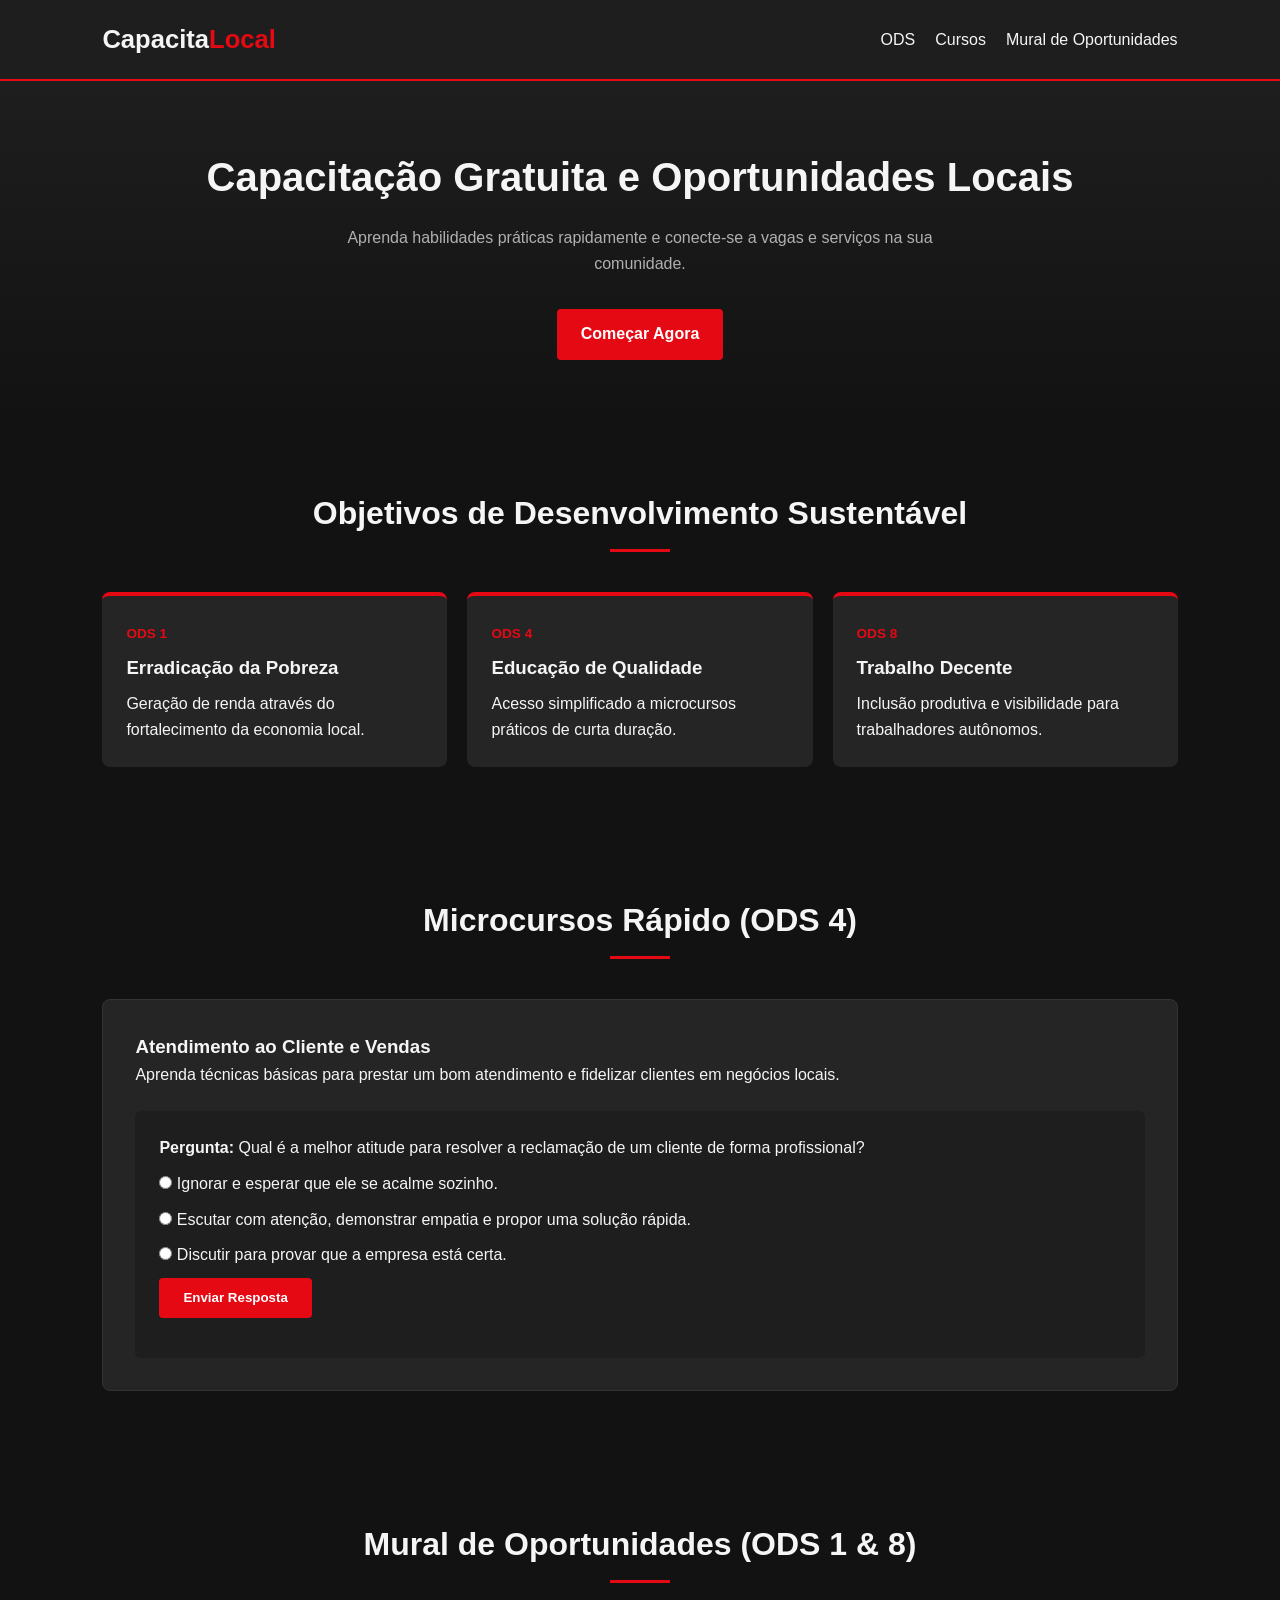
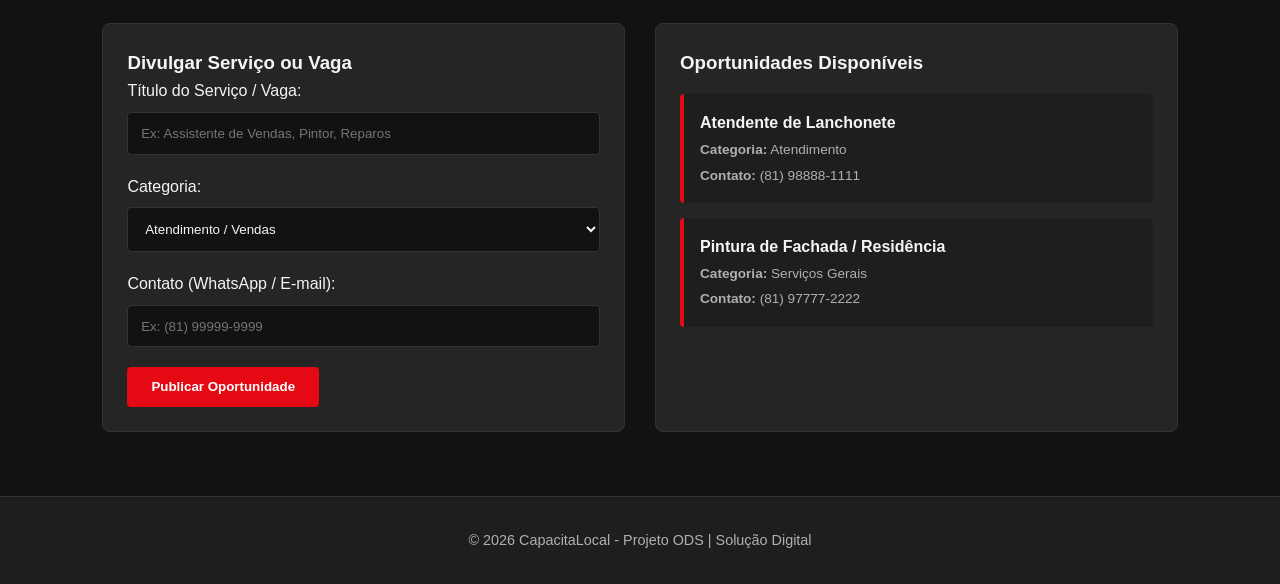
==== meu projeto/index.html @ ec46ccb5 "Trabalho" ====
<!DOCTYPE html>
<html lang="pt-BR">
<head>
  <meta charset="UTF-8">
  <meta name="viewport" content="width=device-width, initial-scale=1.0">
  <title>CapacitaLocal - Tecnologia para o Desenvolvimento</title>
  <link rel="stylesheet" href="style.css">
</head>
<body>

  <!-- Cabeçalho / Navegação -->
  <header class="navbar">
    <div class="logo">
      <h1>Capacita<span>Local</span></h1>
    </div>
    <nav>
      <ul>
        <li><a href="#ods">ODS</a></li>
        <li><a href="#cursos">Cursos</a></li>
        <li><a href="#mural">Mural de Oportunidades</a></li>
      </ul>
    </nav>
  </header>

  <!-- Banner Principal -->
  <section class="hero">
    <div class="hero-content">
      <h2>Capacitação Gratuita e Oportunidades Locais</h2>
      <p>Aprenda habilidades práticas rapidamente e conecte-se a vagas e serviços na sua comunidade.</p>
      <a href="#cursos" class="btn-primary">Começar Agora</a>
    </div>
  </section>

  <!-- ODS Atendidos -->
  <section id="ods" class="container">
    <h2 class="section-title">Objetivos de Desenvolvimento Sustentável</h2>
    <div class="grid-ods">
      <div class="card-ods">
        <span class="ods-number">ODS 1</span>
        <h3>Erradicação da Pobreza</h3>
        <p>Geração de renda através do fortalecimento da economia local.</p>
      </div>
      <div class="card-ods">
        <span class="ods-number">ODS 4</span>
        <h3>Educação de Qualidade</h3>
        <p>Acesso simplificado a microcursos práticos de curta duração.</p>
      </div>
      <div class="card-ods">
        <span class="ods-number">ODS 8</span>
        <h3>Trabalho Decente</h3>
        <p>Inclusão produtiva e visibilidade para trabalhadores autônomos.</p>
      </div>
    </div>
  </section>

  <!-- Módulo de Educação (Quiz/Microcurso) -->
  <section id="cursos" class="container">
    <h2 class="section-title">Microcursos Rápido (ODS 4)</h2>
    <div class="card-curso">
      <h3>Atendimento ao Cliente e Vendas</h3>
      <p>Aprenda técnicas básicas para prestar um bom atendimento e fidelizar clientes em negócios locais.</p>
      
      <div id="quiz-container" class="quiz-box">
        <p class="pergunta"><strong>Pergunta:</strong> Qual é a melhor atitude para resolver a reclamação de um cliente de forma profissional?</p>
        <div class="opcoes">
          <label><input type="radio" name="resposta" value="A"> Ignorar e esperar que ele se acalme sozinho.</label>
          <label><input type="radio" name="resposta" value="B"> Escutar com atenção, demonstrar empatia e propor uma solução rápida.</label>
          <label><input type="radio" name="resposta" value="C"> Discutir para provar que a empresa está certa.</label>
        </div>
        <button id="btn-validar" class="btn-secondary">Enviar Resposta</button>
        <div id="quiz-resultado" class="feedback"></div>
      </div>
    </div>
  </section>

  <!-- Mural de Oportunidades e Cadastro -->
  <section id="mural" class="container">
    <h2 class="section-title">Mural de Oportunidades (ODS 1 & 8)</h2>
    
    <div class="mural-layout">
      <!-- Formulário de Cadastro -->
      <form id="form-vaga" class="form-box">
        <h3>Divulgar Serviço ou Vaga</h3>
        <div class="form-group">
          <label for="titulo">Título do Serviço / Vaga:</label>
          <input type="text" id="titulo" placeholder="Ex: Assistente de Vendas, Pintor, Reparos" required>
        </div>
        <div class="form-group">
          <label for="categoria">Categoria:</label>
          <select id="categoria" required>
            <option value="Atendimento">Atendimento / Vendas</option>
            <option value="Serviços Gerais">Serviços Gerais</option>
            <option value="Tecnologia">Tecnologia Básica</option>
          </select>
        </div>
        <div class="form-group">
          <label for="contato">Contato (WhatsApp / E-mail):</label>
          <input type="text" id="contato" placeholder="Ex: (81) 99999-9999" required>
        </div>
        <button type="submit" class="btn-primary">Publicar Oportunidade</button>
      </form>

      <!-- Lista de Oportunidades Cadastradas -->
      <div class="lista-box">
        <h3>Oportunidades Disponíveis</h3>
        <div id="lista-oportunidades" class="grid-vagas">
          <!-- Renderizado via JS -->
        </div>
      </div>
    </div>
  </section>

  <footer>
    <p>&copy; 2026 CapacitaLocal - Projeto ODS | Solução Digital</p>
  </footer>

  <script src="script.js"></script>
</body>
</html>
---- meu projeto/style.css ----
/* Reset Básico */
* {
  margin: 0;
  padding: 0;
  box-sizing: border-box;
  font-family: 'Segoe UI', Tahoma, Geneva, Verdana, sans-serif;
}

:root {
  --bg-primary: #121212;
  --bg-secondary: #1e1e1e;
  --bg-card: #252525;
  --text-main: #f5f5f5;
  --text-muted: #b0b0b0;
  --accent-color: #e50914; /* Vermelho vibrante */
  --accent-hover: #b20710;
  --border-color: #333333;
}

body {
  background-color: var(--bg-primary);
  color: var(--text-main);
  line-height: 1.6;
}

/* Navbar */
.navbar {
  display: flex;
  justify-content: space-between;
  align-items: center;
  padding: 1.2rem 8%;
  background-color: var(--bg-secondary);
  border-bottom: 2px solid var(--accent-color);
  position: sticky;
  top: 0;
  z-index: 100;
}

.logo h1 {
  font-size: 1.6rem;
}

.logo span {
  color: var(--accent-color);
}

.navbar ul {
  display: flex;
  list-style: none;
  gap: 20px;
}

.navbar a {
  color: var(--text-main);
  text-decoration: none;
  font-weight: 500;
  transition: color 0.3s;
}

.navbar a:hover {
  color: var(--accent-color);
}

/* Hero Section */
.hero {
  background: linear-gradient(180deg, var(--bg-secondary) 0%, var(--bg-primary) 100%);
  text-align: center;
  padding: 4rem 1rem;
}

.hero h2 {
  font-size: 2.5rem;
  margin-bottom: 1rem;
}

.hero p {
  color: var(--text-muted);
  max-width: 600px;
  margin: 0 auto 2rem;
}

/* Containers e Layout */
.container {
  padding: 4rem 8%;
}

.section-title {
  text-align: center;
  font-size: 2rem;
  margin-bottom: 2.5rem;
  position: relative;
}

.section-title::after {
  content: '';
  display: block;
  width: 60px;
  height: 3px;
  background-color: var(--accent-color);
  margin: 10px auto 0;
}

/* Grid ODS */
.grid-ods {
  display: grid;
  grid-template-columns: repeat(auto-fit, minmax(250px, 1fr));
  gap: 20px;
}

.card-ods {
  background-color: var(--bg-card);
  padding: 1.5rem;
  border-radius: 8px;
  border-top: 4px solid var(--accent-color);
}

.ods-number {
  font-size: 0.85rem;
  font-weight: bold;
  color: var(--accent-color);
  text-transform: uppercase;
}

.card-ods h3 {
  margin: 0.5rem 0;
}

/* Módulo de Cursos & Quiz */
.card-curso {
  background-color: var(--bg-card);
  padding: 2rem;
  border-radius: 8px;
  border: 1px solid var(--border-color);
}

.quiz-box {
  margin-top: 1.5rem;
  background-color: var(--bg-secondary);
  padding: 1.5rem;
  border-radius: 6px;
}

.opcoes label {
  display: block;
  margin: 10px 0;
  cursor: pointer;
}

.feedback {
  margin-top: 1rem;
  font-weight: bold;
}

/* Form e Mural */
.mural-layout {
  display: grid;
  grid-template-columns: 1fr 1fr;
  gap: 30px;
}

@media (max-width: 768px) {
  .mural-layout {
    grid-template-columns: 1fr;
  }
}

.form-box, .lista-box {
  background-color: var(--bg-card);
  padding: 1.5rem;
  border-radius: 8px;
  border: 1px solid var(--border-color);
}

.form-group {
  margin-bottom: 1.2rem;
}

.form-group label {
  display: block;
  margin-bottom: 0.5rem;
}

.form-group input, .form-group select {
  width: 100%;
  padding: 0.8rem;
  border-radius: 4px;
  border: 1px solid var(--border-color);
  background-color: var(--bg-primary);
  color: var(--text-main);
}

.grid-vagas {
  display: flex;
  flex-direction: column;
  gap: 15px;
  margin-top: 1rem;
}

.card-vaga {
  background-color: var(--bg-secondary);
  padding: 1rem;
  border-left: 4px solid var(--accent-color);
  border-radius: 4px;
}

.card-vaga h4 {
  color: var(--text-main);
}

.card-vaga span {
  font-size: 0.85rem;
  color: var(--text-muted);
}

/* Botões */
.btn-primary, .btn-secondary {
  display: inline-block;
  background-color: var(--accent-color);
  color: #fff;
  border: none;
  padding: 0.8rem 1.5rem;
  border-radius: 4px;
  font-weight: bold;
  cursor: pointer;
  text-decoration: none;
  transition: background-color 0.3s;
}

.btn-primary:hover, .btn-secondary:hover {
  background-color: var(--accent-hover);
}

footer {
  text-align: center;
  padding: 2rem;
  background-color: var(--bg-secondary);
  border-top: 1px solid var(--border-color);
  color: var(--text-muted);
  font-size: 0.9rem;
}
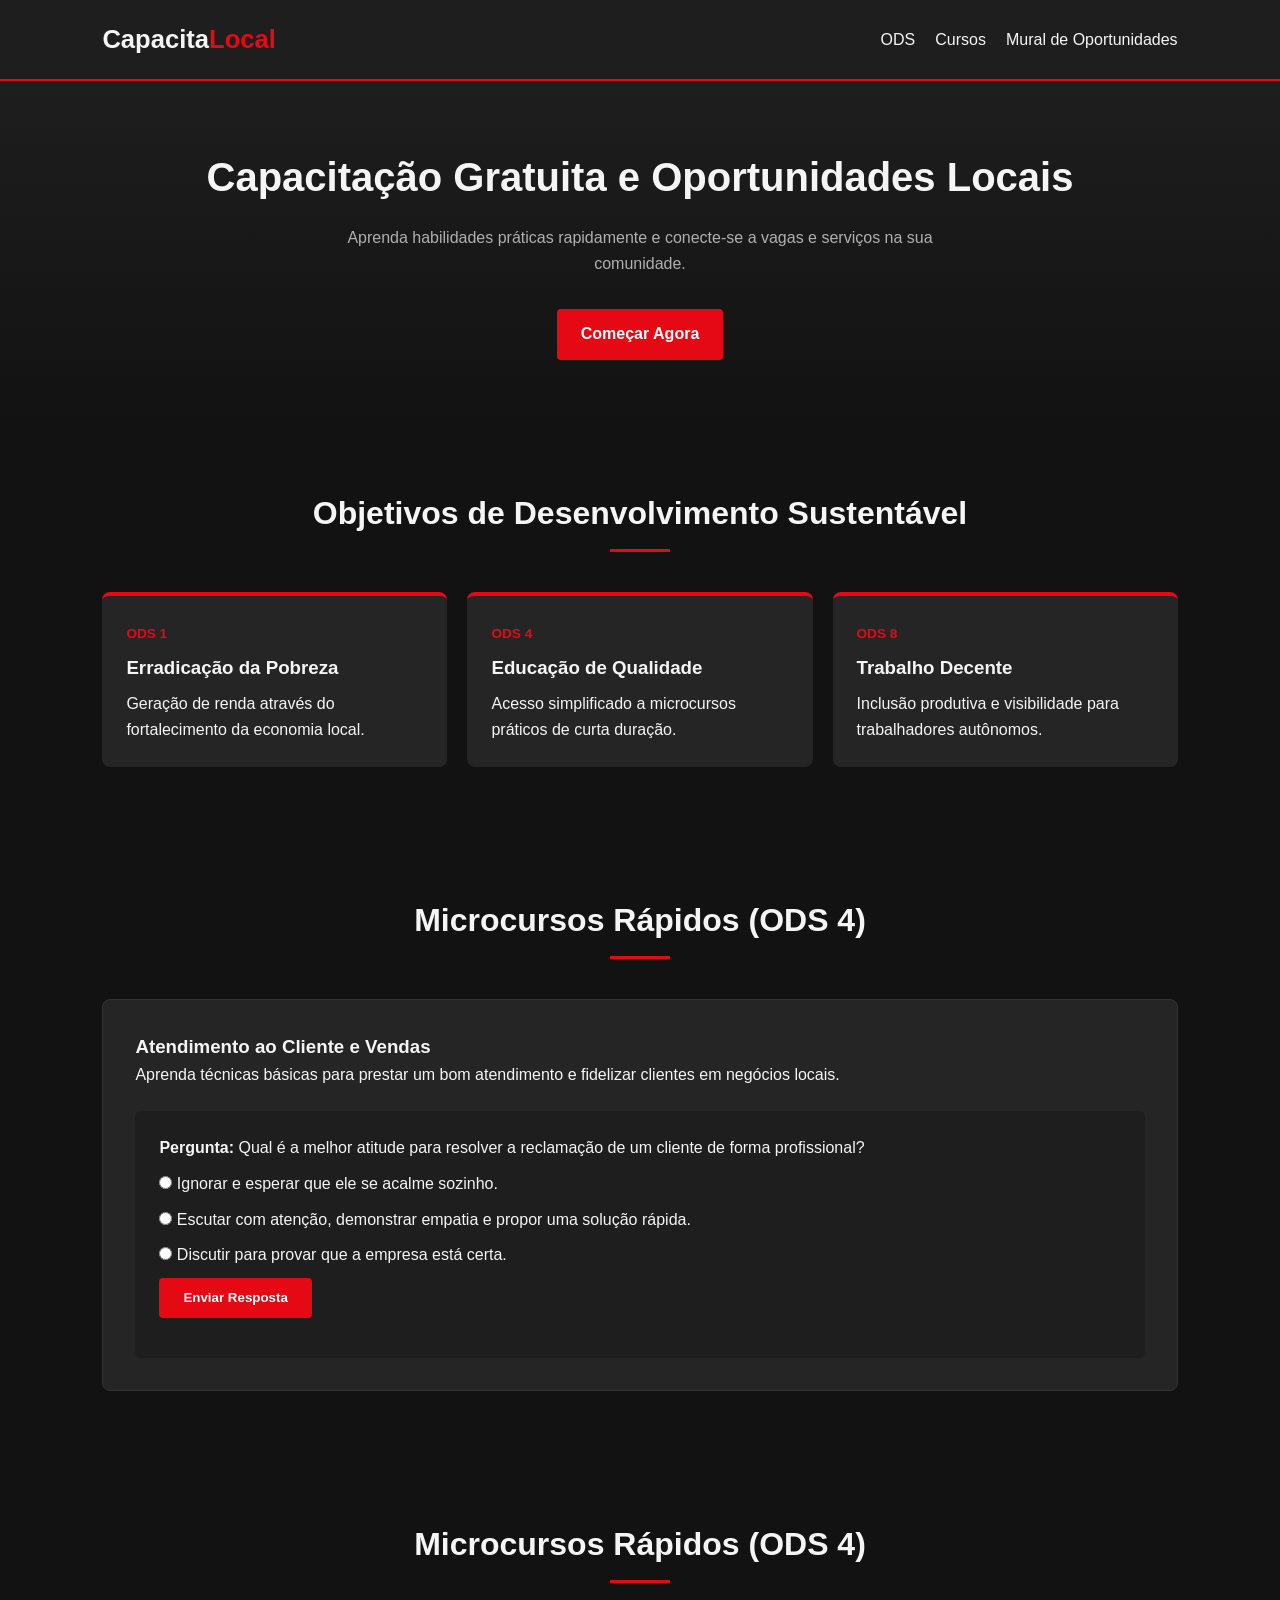
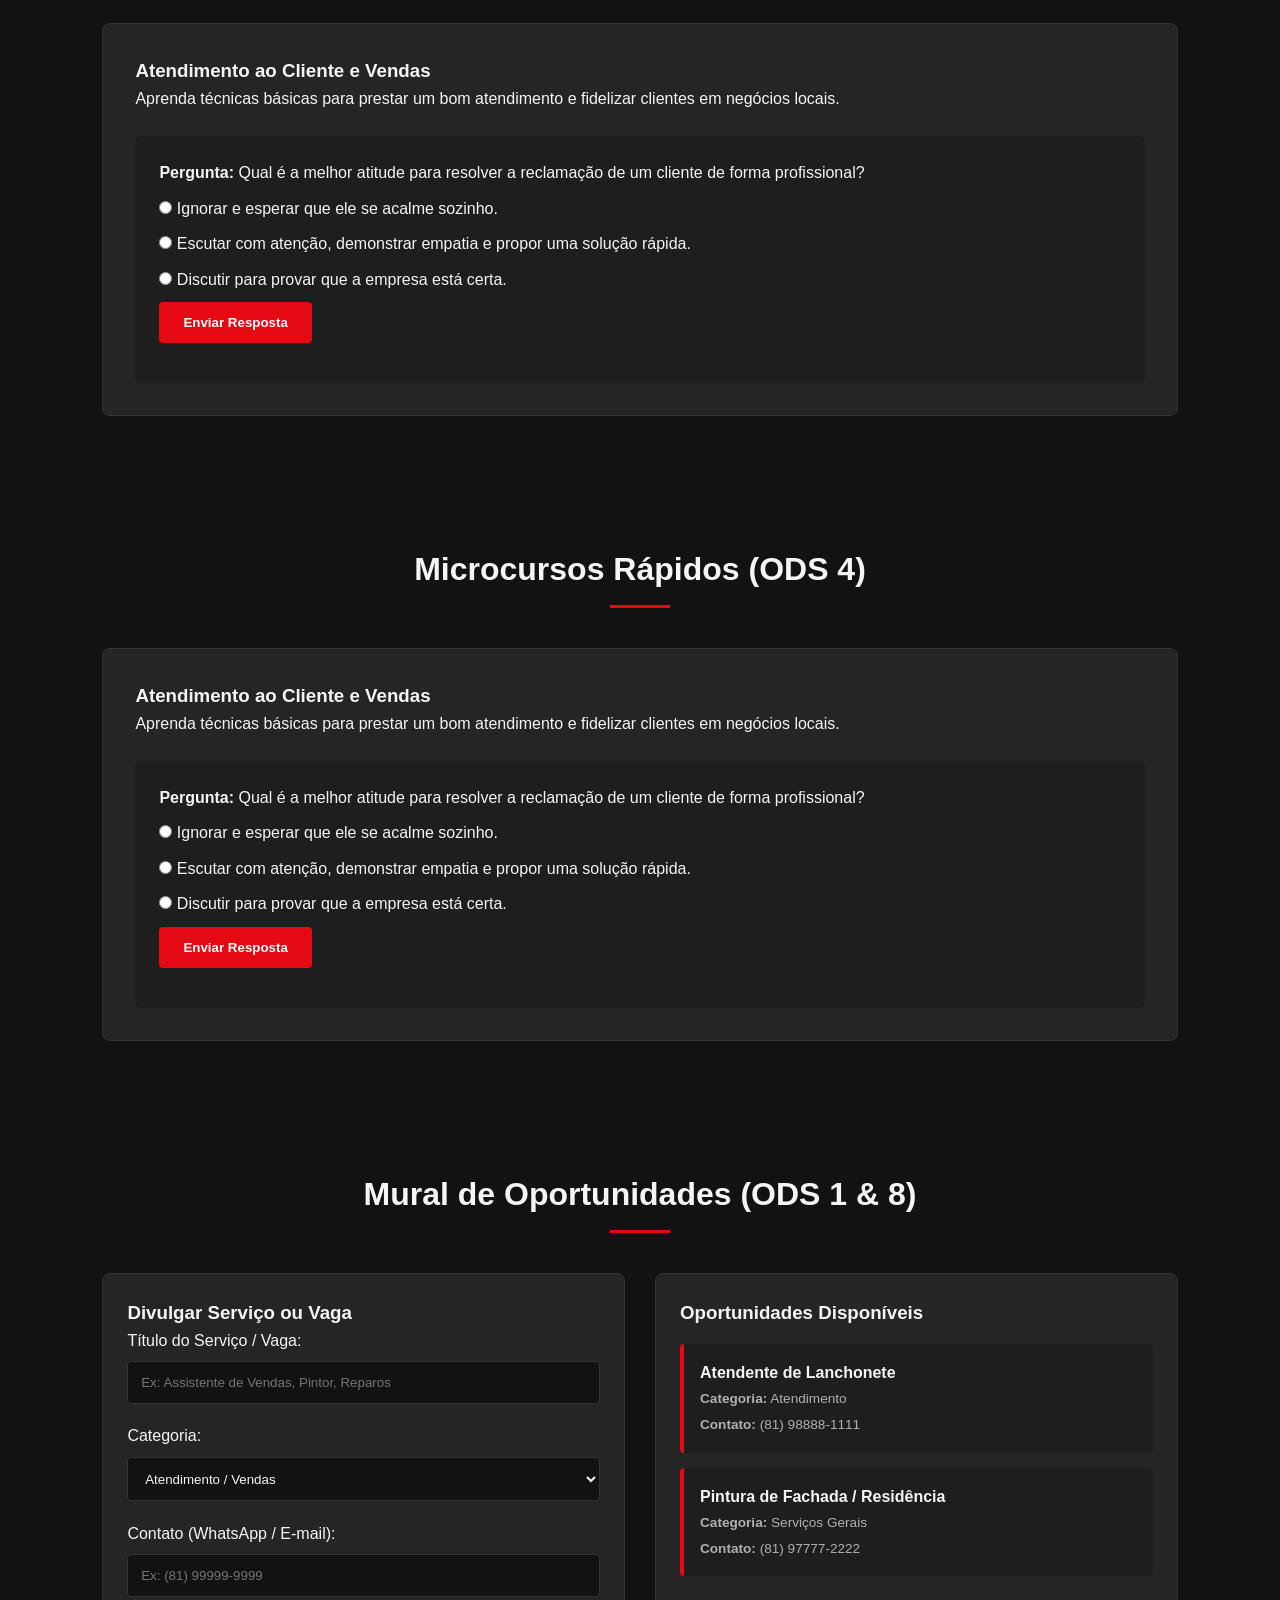
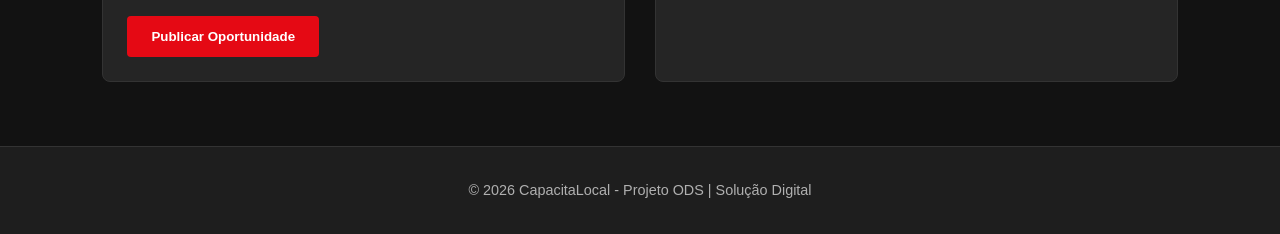
==== commit 5ce24e73: "Projeto" ====
--- a/meu projeto/index.html
+++ b/meu projeto/index.html
@@ -4,8 +4,10 @@
   <meta charset="UTF-8">
   <meta name="viewport" content="width=device-width, initial-scale=1.0">
   <title>CapacitaLocal - Tecnologia para o Desenvolvimento</title>
+
   <link rel="stylesheet" href="style.css">
 </head>
+
 <body>
 
   <!-- Cabeçalho / Navegação -->
@@ -13,6 +15,7 @@
     <div class="logo">
       <h1>Capacita<span>Local</span></h1>
     </div>
+
     <nav>
       <ul>
         <li><a href="#ods">ODS</a></li>
@@ -26,7 +29,11 @@
   <section class="hero">
     <div class="hero-content">
       <h2>Capacitação Gratuita e Oportunidades Locais</h2>
-      <p>Aprenda habilidades práticas rapidamente e conecte-se a vagas e serviços na sua comunidade.</p>
+      <p>
+        Aprenda habilidades práticas rapidamente e conecte-se a vagas
+        e serviços na sua comunidade.
+      </p>
+
       <a href="#cursos" class="btn-primary">Começar Agora</a>
     </div>
   </section>
@@ -34,79 +41,244 @@
   <!-- ODS Atendidos -->
   <section id="ods" class="container">
     <h2 class="section-title">Objetivos de Desenvolvimento Sustentável</h2>
+
     <div class="grid-ods">
+
       <div class="card-ods">
         <span class="ods-number">ODS 1</span>
         <h3>Erradicação da Pobreza</h3>
-        <p>Geração de renda através do fortalecimento da economia local.</p>
-      </div>
+        <p>
+          Geração de renda através do fortalecimento da economia local.
+        </p>
+      </div>
+
       <div class="card-ods">
         <span class="ods-number">ODS 4</span>
         <h3>Educação de Qualidade</h3>
-        <p>Acesso simplificado a microcursos práticos de curta duração.</p>
-      </div>
+        <p>
+          Acesso simplificado a microcursos práticos de curta duração.
+        </p>
+      </div>
+
       <div class="card-ods">
         <span class="ods-number">ODS 8</span>
         <h3>Trabalho Decente</h3>
-        <p>Inclusão produtiva e visibilidade para trabalhadores autônomos.</p>
-      </div>
-    </div>
-  </section>
-
-  <!-- Módulo de Educação (Quiz/Microcurso) -->
+        <p>
+          Inclusão produtiva e visibilidade para trabalhadores autônomos.
+        </p>
+      </div>
+
+    </div>
+  </section>
+
+  <!-- Módulo de Educação -->
   <section id="cursos" class="container">
-    <h2 class="section-title">Microcursos Rápido (ODS 4)</h2>
+    <h2 class="section-title">Microcursos Rápidos (ODS 4)</h2>
+
     <div class="card-curso">
       <h3>Atendimento ao Cliente e Vendas</h3>
-      <p>Aprenda técnicas básicas para prestar um bom atendimento e fidelizar clientes em negócios locais.</p>
-      
+
+      <p>
+        Aprenda técnicas básicas para prestar um bom atendimento
+        e fidelizar clientes em negócios locais.
+      </p>
+
       <div id="quiz-container" class="quiz-box">
-        <p class="pergunta"><strong>Pergunta:</strong> Qual é a melhor atitude para resolver a reclamação de um cliente de forma profissional?</p>
+
+        <p class="pergunta">
+          <strong>Pergunta:</strong>
+          Qual é a melhor atitude para resolver a reclamação
+          de um cliente de forma profissional?
+        </p>
+
         <div class="opcoes">
-          <label><input type="radio" name="resposta" value="A"> Ignorar e esperar que ele se acalme sozinho.</label>
-          <label><input type="radio" name="resposta" value="B"> Escutar com atenção, demonstrar empatia e propor uma solução rápida.</label>
-          <label><input type="radio" name="resposta" value="C"> Discutir para provar que a empresa está certa.</label>
-        </div>
-        <button id="btn-validar" class="btn-secondary">Enviar Resposta</button>
+
+          <label>
+            <input type="radio" name="resposta" value="A">
+            Ignorar e esperar que ele se acalme sozinho.
+          </label>
+
+          <label>
+            <input type="radio" name="resposta" value="B">
+            Escutar com atenção, demonstrar empatia e propor uma solução rápida.
+          </label>
+
+          <label>
+            <input type="radio" name="resposta" value="C">
+            Discutir para provar que a empresa está certa.
+          </label>
+
+        </div>
+
+        <button id="btn-validar" class="btn-secondary" type="button">
+          Enviar Resposta
+        </button>
+
         <div id="quiz-resultado" class="feedback"></div>
-      </div>
-    </div>
-  </section>
-
-  <!-- Mural de Oportunidades e Cadastro -->
+
+      </div>
+    </div>
+  </section>
+
+<section id="cursos" class="container">
+    <h2 class="section-title">Microcursos Rápidos (ODS 4)</h2>
+
+    <div class="card-curso">
+      <h3>Atendimento ao Cliente e Vendas</h3>
+
+      <p>
+        Aprenda técnicas básicas para prestar um bom atendimento
+        e fidelizar clientes em negócios locais.
+      </p>
+
+      <div id="quiz-container" class="quiz-box">
+
+        <p class="pergunta">
+          <strong>Pergunta:</strong>
+          Qual é a melhor atitude para resolver a reclamação
+          de um cliente de forma profissional?
+        </p>
+
+        <div class="opcoes">
+
+          <label>
+            <input type="radio" name="resposta" value="A">
+            Ignorar e esperar que ele se acalme sozinho.
+          </label>
+
+          <label>
+            <input type="radio" name="resposta" value="B">
+            Escutar com atenção, demonstrar empatia e propor uma solução rápida.
+          </label>
+
+          <label>
+            <input type="radio" name="resposta" value="C">
+            Discutir para provar que a empresa está certa.
+          </label>
+
+        </div>
+
+        <button id="btn-validar" class="btn-secondary" type="button">
+          Enviar Resposta
+        </button>
+
+        <div id="quiz-resultado" class="feedback"></div>
+
+      </div>
+    </div>
+  </section>
+
+<section id="cursos" class="container">
+    <h2 class="section-title">Microcursos Rápidos (ODS 4)</h2>
+
+    <div class="card-curso">
+      <h3>Atendimento ao Cliente e Vendas</h3>
+
+      <p>
+        Aprenda técnicas básicas para prestar um bom atendimento
+        e fidelizar clientes em negócios locais.
+      </p>
+
+      <div id="quiz-container" class="quiz-box">
+
+        <p class="pergunta">
+          <strong>Pergunta:</strong>
+          Qual é a melhor atitude para resolver a reclamação
+          de um cliente de forma profissional?
+        </p>
+
+        <div class="opcoes">
+
+          <label>
+            <input type="radio" name="resposta" value="A">
+            Ignorar e esperar que ele se acalme sozinho.
+          </label>
+
+          <label>
+            <input type="radio" name="resposta" value="B">
+            Escutar com atenção, demonstrar empatia e propor uma solução rápida.
+          </label>
+
+          <label>
+            <input type="radio" name="resposta" value="C">
+            Discutir para provar que a empresa está certa.
+          </label>
+
+        </div>
+
+        <button id="btn-validar" class="btn-secondary" type="button">
+          Enviar Resposta
+        </button>
+
+        <div id="quiz-resultado" class="feedback"></div>
+
+      </div>
+    </div>
+  </section>
+
+  <!-- Mural de Oportunidades -->
   <section id="mural" class="container">
-    <h2 class="section-title">Mural de Oportunidades (ODS 1 & 8)</h2>
-    
+
+    <h2 class="section-title">
+      Mural de Oportunidades (ODS 1 & 8)
+    </h2>
+
     <div class="mural-layout">
-      <!-- Formulário de Cadastro -->
+
+      <!-- Formulário -->
       <form id="form-vaga" class="form-box">
+
         <h3>Divulgar Serviço ou Vaga</h3>
+
         <div class="form-group">
           <label for="titulo">Título do Serviço / Vaga:</label>
-          <input type="text" id="titulo" placeholder="Ex: Assistente de Vendas, Pintor, Reparos" required>
-        </div>
+
+          <input
+            type="text"
+            id="titulo"
+            placeholder="Ex: Assistente de Vendas, Pintor, Reparos"
+            required
+          >
+        </div>
+
         <div class="form-group">
           <label for="categoria">Categoria:</label>
+
           <select id="categoria" required>
             <option value="Atendimento">Atendimento / Vendas</option>
             <option value="Serviços Gerais">Serviços Gerais</option>
             <option value="Tecnologia">Tecnologia Básica</option>
           </select>
         </div>
+
         <div class="form-group">
           <label for="contato">Contato (WhatsApp / E-mail):</label>
-          <input type="text" id="contato" placeholder="Ex: (81) 99999-9999" required>
-        </div>
-        <button type="submit" class="btn-primary">Publicar Oportunidade</button>
+
+          <input
+            type="text"
+            id="contato"
+            placeholder="Ex: (81) 99999-9999"
+            required
+          >
+        </div>
+
+        <button type="submit" class="btn-primary">
+          Publicar Oportunidade
+        </button>
+
       </form>
 
-      <!-- Lista de Oportunidades Cadastradas -->
+      <!-- Lista de oportunidades -->
       <div class="lista-box">
+
         <h3>Oportunidades Disponíveis</h3>
+
         <div id="lista-oportunidades" class="grid-vagas">
-          <!-- Renderizado via JS -->
-        </div>
-      </div>
+          <!-- Renderizado via JavaScript -->
+        </div>
+
+      </div>
+
     </div>
   </section>
 
@@ -115,5 +287,6 @@
   </footer>
 
   <script src="script.js"></script>
+
 </body>
 </html>
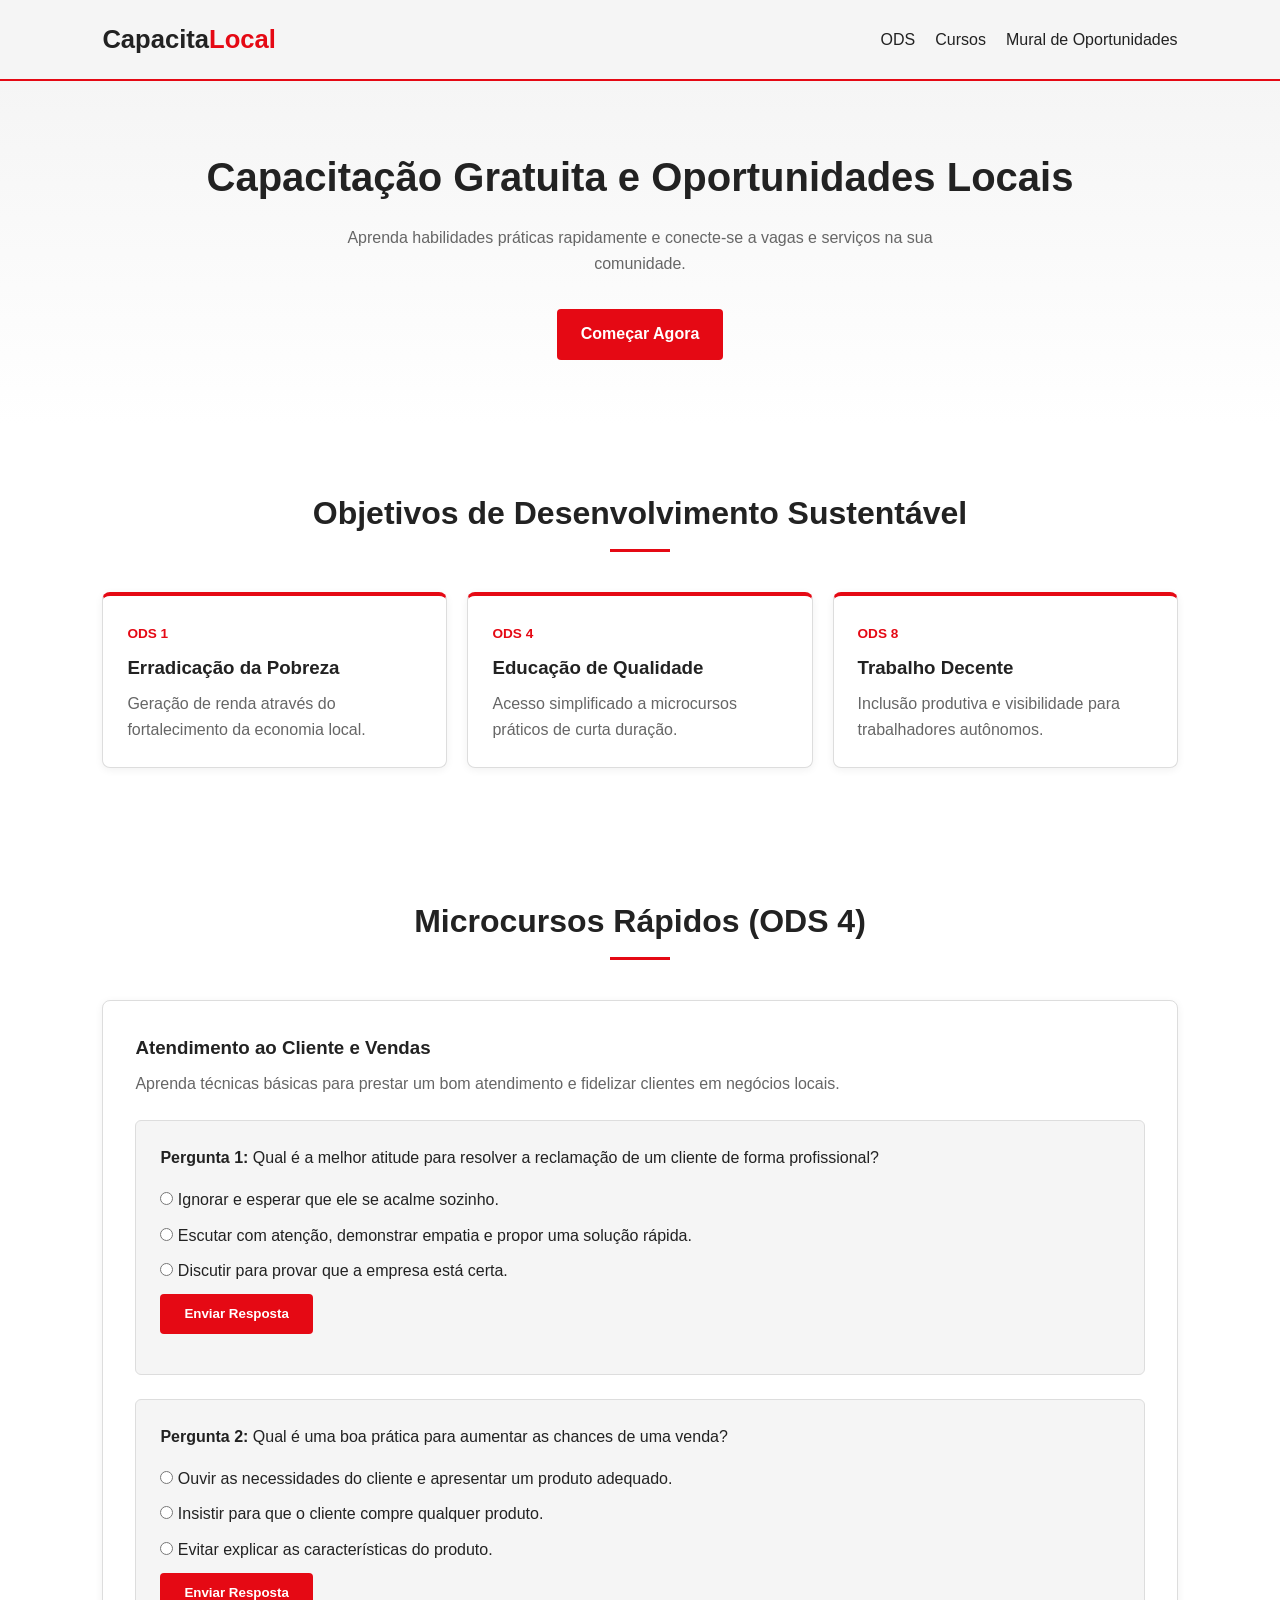
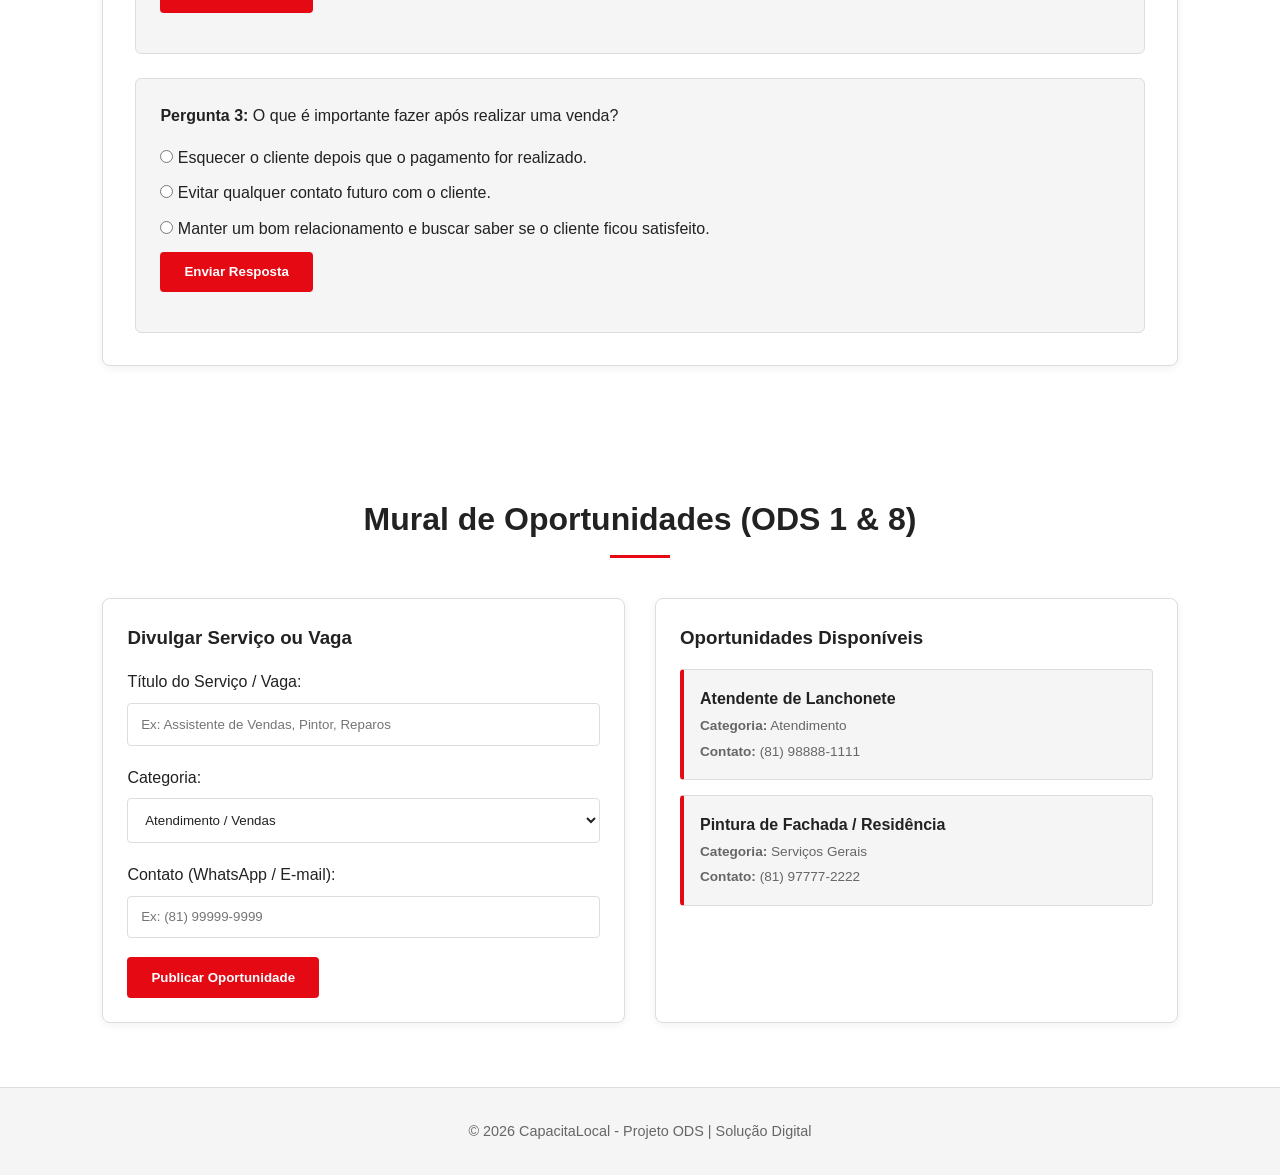
==== commit f5a52c0c: "Projeto" ====
--- a/meu projeto/index.html
+++ b/meu projeto/index.html
@@ -1,8 +1,10 @@
 <!DOCTYPE html>
 <html lang="pt-BR">
+
 <head>
   <meta charset="UTF-8">
   <meta name="viewport" content="width=device-width, initial-scale=1.0">
+
   <title>CapacitaLocal - Tecnologia para o Desenvolvimento</title>
 
   <link rel="stylesheet" href="style.css">
@@ -12,6 +14,7 @@
 
   <!-- Cabeçalho / Navegação -->
   <header class="navbar">
+
     <div class="logo">
       <h1>Capacita<span>Local</span></h1>
     </div>
@@ -23,198 +26,350 @@
         <li><a href="#mural">Mural de Oportunidades</a></li>
       </ul>
     </nav>
+
   </header>
+
 
   <!-- Banner Principal -->
   <section class="hero">
+
     <div class="hero-content">
+
       <h2>Capacitação Gratuita e Oportunidades Locais</h2>
+
       <p>
         Aprenda habilidades práticas rapidamente e conecte-se a vagas
         e serviços na sua comunidade.
       </p>
 
-      <a href="#cursos" class="btn-primary">Começar Agora</a>
+      <a href="#cursos" class="btn-primary">
+        Começar Agora
+      </a>
+
     </div>
+
   </section>
+
 
   <!-- ODS Atendidos -->
   <section id="ods" class="container">
-    <h2 class="section-title">Objetivos de Desenvolvimento Sustentável</h2>
+
+    <h2 class="section-title">
+      Objetivos de Desenvolvimento Sustentável
+    </h2>
 
     <div class="grid-ods">
 
       <div class="card-ods">
-        <span class="ods-number">ODS 1</span>
-        <h3>Erradicação da Pobreza</h3>
+
+        <span class="ods-number">
+          ODS 1
+        </span>
+
+        <h3>
+          Erradicação da Pobreza
+        </h3>
+
         <p>
           Geração de renda através do fortalecimento da economia local.
         </p>
-      </div>
+
+      </div>
+
 
       <div class="card-ods">
-        <span class="ods-number">ODS 4</span>
-        <h3>Educação de Qualidade</h3>
+
+        <span class="ods-number">
+          ODS 4
+        </span>
+
+        <h3>
+          Educação de Qualidade
+        </h3>
+
         <p>
           Acesso simplificado a microcursos práticos de curta duração.
         </p>
-      </div>
+
+      </div>
+
 
       <div class="card-ods">
-        <span class="ods-number">ODS 8</span>
-        <h3>Trabalho Decente</h3>
+
+        <span class="ods-number">
+          ODS 8
+        </span>
+
+        <h3>
+          Trabalho Decente
+        </h3>
+
         <p>
           Inclusão produtiva e visibilidade para trabalhadores autônomos.
         </p>
+
       </div>
 
     </div>
+
   </section>
+
 
   <!-- Módulo de Educação -->
   <section id="cursos" class="container">
-    <h2 class="section-title">Microcursos Rápidos (ODS 4)</h2>
+
+    <h2 class="section-title">
+      Microcursos Rápidos (ODS 4)
+    </h2>
+
 
     <div class="card-curso">
-      <h3>Atendimento ao Cliente e Vendas</h3>
+
+      <h3>
+        Atendimento ao Cliente e Vendas
+      </h3>
 
       <p>
         Aprenda técnicas básicas para prestar um bom atendimento
         e fidelizar clientes em negócios locais.
       </p>
 
-      <div id="quiz-container" class="quiz-box">
+
+      <!-- ============================== -->
+      <!-- PERGUNTA 1 -->
+      <!-- ============================== -->
+
+      <div class="quiz-box">
 
         <p class="pergunta">
-          <strong>Pergunta:</strong>
+
+          <strong>
+            Pergunta 1:
+          </strong>
+
           Qual é a melhor atitude para resolver a reclamação
           de um cliente de forma profissional?
+
         </p>
 
+
         <div class="opcoes">
 
           <label>
-            <input type="radio" name="resposta" value="A">
+
+            <input
+              type="radio"
+              name="pergunta1"
+              value="A"
+            >
+
             Ignorar e esperar que ele se acalme sozinho.
-          </label>
-
-          <label>
-            <input type="radio" name="resposta" value="B">
+
+          </label>
+
+
+          <label>
+
+            <input
+              type="radio"
+              name="pergunta1"
+              value="B"
+            >
+
             Escutar com atenção, demonstrar empatia e propor uma solução rápida.
-          </label>
-
-          <label>
-            <input type="radio" name="resposta" value="C">
+
+          </label>
+
+
+          <label>
+
+            <input
+              type="radio"
+              name="pergunta1"
+              value="C"
+            >
+
             Discutir para provar que a empresa está certa.
-          </label>
-
-        </div>
-
-        <button id="btn-validar" class="btn-secondary" type="button">
+
+          </label>
+
+        </div>
+
+
+        <button
+          class="btn-secondary btn-validar"
+          type="button"
+          data-pergunta="pergunta1"
+          data-resposta="B"
+        >
+
           Enviar Resposta
+
         </button>
 
-        <div id="quiz-resultado" class="feedback"></div>
-
-      </div>
+
+        <div class="feedback"></div>
+
+      </div>
+
+
+      <!-- ============================== -->
+      <!-- PERGUNTA 2 -->
+      <!-- ============================== -->
+
+      <div class="quiz-box">
+
+        <p class="pergunta">
+
+          <strong>
+            Pergunta 2:
+          </strong>
+
+          Qual é uma boa prática para aumentar as chances de uma venda?
+
+        </p>
+
+
+        <div class="opcoes">
+
+          <label>
+
+            <input
+              type="radio"
+              name="pergunta2"
+              value="A"
+            >
+
+            Ouvir as necessidades do cliente e apresentar um produto adequado.
+
+          </label>
+
+
+          <label>
+
+            <input
+              type="radio"
+              name="pergunta2"
+              value="B"
+            >
+
+            Insistir para que o cliente compre qualquer produto.
+
+          </label>
+
+
+          <label>
+
+            <input
+              type="radio"
+              name="pergunta2"
+              value="C"
+            >
+
+            Evitar explicar as características do produto.
+
+          </label>
+
+        </div>
+
+
+        <button
+          class="btn-secondary btn-validar"
+          type="button"
+          data-pergunta="pergunta2"
+          data-resposta="A"
+        >
+
+          Enviar Resposta
+
+        </button>
+
+
+        <div class="feedback"></div>
+
+      </div>
+
+
+      <!-- ============================== -->
+      <!-- PERGUNTA 3 -->
+      <!-- ============================== -->
+
+      <div class="quiz-box">
+
+        <p class="pergunta">
+
+          <strong>
+            Pergunta 3:
+          </strong>
+
+          O que é importante fazer após realizar uma venda?
+
+        </p>
+
+
+        <div class="opcoes">
+
+          <label>
+
+            <input
+              type="radio"
+              name="pergunta3"
+              value="A"
+            >
+
+            Esquecer o cliente depois que o pagamento for realizado.
+
+          </label>
+
+
+          <label>
+
+            <input
+              type="radio"
+              name="pergunta3"
+              value="B"
+            >
+
+            Evitar qualquer contato futuro com o cliente.
+
+          </label>
+
+
+          <label>
+
+            <input
+              type="radio"
+              name="pergunta3"
+              value="C"
+            >
+
+            Manter um bom relacionamento e buscar saber se o cliente ficou satisfeito.
+
+          </label>
+
+        </div>
+
+
+        <button
+          class="btn-secondary btn-validar"
+          type="button"
+          data-pergunta="pergunta3"
+          data-resposta="C"
+        >
+
+          Enviar Resposta
+
+        </button>
+
+
+        <div class="feedback"></div>
+
+      </div>
+
     </div>
+
   </section>
 
-<section id="cursos" class="container">
-    <h2 class="section-title">Microcursos Rápidos (ODS 4)</h2>
-
-    <div class="card-curso">
-      <h3>Atendimento ao Cliente e Vendas</h3>
-
-      <p>
-        Aprenda técnicas básicas para prestar um bom atendimento
-        e fidelizar clientes em negócios locais.
-      </p>
-
-      <div id="quiz-container" class="quiz-box">
-
-        <p class="pergunta">
-          <strong>Pergunta:</strong>
-          Qual é a melhor atitude para resolver a reclamação
-          de um cliente de forma profissional?
-        </p>
-
-        <div class="opcoes">
-
-          <label>
-            <input type="radio" name="resposta" value="A">
-            Ignorar e esperar que ele se acalme sozinho.
-          </label>
-
-          <label>
-            <input type="radio" name="resposta" value="B">
-            Escutar com atenção, demonstrar empatia e propor uma solução rápida.
-          </label>
-
-          <label>
-            <input type="radio" name="resposta" value="C">
-            Discutir para provar que a empresa está certa.
-          </label>
-
-        </div>
-
-        <button id="btn-validar" class="btn-secondary" type="button">
-          Enviar Resposta
-        </button>
-
-        <div id="quiz-resultado" class="feedback"></div>
-
-      </div>
-    </div>
-  </section>
-
-<section id="cursos" class="container">
-    <h2 class="section-title">Microcursos Rápidos (ODS 4)</h2>
-
-    <div class="card-curso">
-      <h3>Atendimento ao Cliente e Vendas</h3>
-
-      <p>
-        Aprenda técnicas básicas para prestar um bom atendimento
-        e fidelizar clientes em negócios locais.
-      </p>
-
-      <div id="quiz-container" class="quiz-box">
-
-        <p class="pergunta">
-          <strong>Pergunta:</strong>
-          Qual é a melhor atitude para resolver a reclamação
-          de um cliente de forma profissional?
-        </p>
-
-        <div class="opcoes">
-
-          <label>
-            <input type="radio" name="resposta" value="A">
-            Ignorar e esperar que ele se acalme sozinho.
-          </label>
-
-          <label>
-            <input type="radio" name="resposta" value="B">
-            Escutar com atenção, demonstrar empatia e propor uma solução rápida.
-          </label>
-
-          <label>
-            <input type="radio" name="resposta" value="C">
-            Discutir para provar que a empresa está certa.
-          </label>
-
-        </div>
-
-        <button id="btn-validar" class="btn-secondary" type="button">
-          Enviar Resposta
-        </button>
-
-        <div id="quiz-resultado" class="feedback"></div>
-
-      </div>
-    </div>
-  </section>
 
   <!-- Mural de Oportunidades -->
   <section id="mural" class="container">
@@ -223,15 +378,26 @@
       Mural de Oportunidades (ODS 1 & 8)
     </h2>
 
+
     <div class="mural-layout">
 
+
       <!-- Formulário -->
-      <form id="form-vaga" class="form-box">
-
-        <h3>Divulgar Serviço ou Vaga</h3>
+      <form
+        id="form-vaga"
+        class="form-box"
+      >
+
+        <h3>
+          Divulgar Serviço ou Vaga
+        </h3>
+
 
         <div class="form-group">
-          <label for="titulo">Título do Serviço / Vaga:</label>
+
+          <label for="titulo">
+            Título do Serviço / Vaga:
+          </label>
 
           <input
             type="text"
@@ -239,20 +405,43 @@
             placeholder="Ex: Assistente de Vendas, Pintor, Reparos"
             required
           >
-        </div>
+
+        </div>
+
 
         <div class="form-group">
-          <label for="categoria">Categoria:</label>
-
-          <select id="categoria" required>
-            <option value="Atendimento">Atendimento / Vendas</option>
-            <option value="Serviços Gerais">Serviços Gerais</option>
-            <option value="Tecnologia">Tecnologia Básica</option>
+
+          <label for="categoria">
+            Categoria:
+          </label>
+
+          <select
+            id="categoria"
+            required
+          >
+
+            <option value="Atendimento">
+              Atendimento / Vendas
+            </option>
+
+            <option value="Serviços Gerais">
+              Serviços Gerais
+            </option>
+
+            <option value="Tecnologia">
+              Tecnologia Básica
+            </option>
+
           </select>
-        </div>
+
+        </div>
+
 
         <div class="form-group">
-          <label for="contato">Contato (WhatsApp / E-mail):</label>
+
+          <label for="contato">
+            Contato (WhatsApp / E-mail):
+          </label>
 
           <input
             type="text"
@@ -260,33 +449,59 @@
             placeholder="Ex: (81) 99999-9999"
             required
           >
-        </div>
-
-        <button type="submit" class="btn-primary">
+
+        </div>
+
+
+        <button
+          type="submit"
+          class="btn-primary"
+        >
+
           Publicar Oportunidade
+
         </button>
 
       </form>
+
 
       <!-- Lista de oportunidades -->
       <div class="lista-box">
 
-        <h3>Oportunidades Disponíveis</h3>
-
-        <div id="lista-oportunidades" class="grid-vagas">
+        <h3>
+          Oportunidades Disponíveis
+        </h3>
+
+
+        <div
+          id="lista-oportunidades"
+          class="grid-vagas"
+        >
+
           <!-- Renderizado via JavaScript -->
+
         </div>
 
       </div>
 
     </div>
+
   </section>
 
+
+  <!-- Rodapé -->
   <footer>
-    <p>&copy; 2026 CapacitaLocal - Projeto ODS | Solução Digital</p>
+
+    <p>
+      &copy; 2026 CapacitaLocal - Projeto ODS | Solução Digital
+    </p>
+
   </footer>
 
+
+  <!-- JavaScript -->
   <script src="script.js"></script>
 
 </body>
+
 </html>
--- a/meu projeto/style.css
+++ b/meu projeto/style.css
@@ -6,16 +6,29 @@
   font-family: 'Segoe UI', Tahoma, Geneva, Verdana, sans-serif;
 }
 
+
+/* ============================== */
+/* CORES DO SITE */
+/* ============================== */
+
 :root {
-  --bg-primary: #121212;
-  --bg-secondary: #1e1e1e;
-  --bg-card: #252525;
-  --text-main: #f5f5f5;
-  --text-muted: #b0b0b0;
-  --accent-color: #e50914; /* Vermelho vibrante */
+  --bg-primary: #ffffff;
+  --bg-secondary: #f5f5f5;
+  --bg-card: #ffffff;
+
+  --text-main: #222222;
+  --text-muted: #666666;
+
+  --accent-color: #e50914;
   --accent-hover: #b20710;
-  --border-color: #333333;
-}
+
+  --border-color: #dddddd;
+}
+
+
+/* ============================== */
+/* CONFIGURAÇÕES GERAIS */
+/* ============================== */
 
 body {
   background-color: var(--bg-primary);
@@ -23,218 +36,429 @@
   line-height: 1.6;
 }
 
-/* Navbar */
+
+/* ============================== */
+/* NAVBAR */
+/* ============================== */
+
 .navbar {
   display: flex;
   justify-content: space-between;
   align-items: center;
+
   padding: 1.2rem 8%;
+
   background-color: var(--bg-secondary);
+
   border-bottom: 2px solid var(--accent-color);
+
   position: sticky;
   top: 0;
+
   z-index: 100;
 }
+
 
 .logo h1 {
   font-size: 1.6rem;
 }
 
+
 .logo span {
   color: var(--accent-color);
 }
 
+
 .navbar ul {
   display: flex;
+
   list-style: none;
+
   gap: 20px;
 }
 
+
 .navbar a {
   color: var(--text-main);
+
   text-decoration: none;
+
   font-weight: 500;
+
   transition: color 0.3s;
 }
+
 
 .navbar a:hover {
   color: var(--accent-color);
 }
 
-/* Hero Section */
+
+/* ============================== */
+/* HERO */
+/* ============================== */
+
 .hero {
-  background: linear-gradient(180deg, var(--bg-secondary) 0%, var(--bg-primary) 100%);
+  background: linear-gradient(
+    180deg,
+    #f5f5f5 0%,
+    #ffffff 100%
+  );
+
   text-align: center;
+
   padding: 4rem 1rem;
 }
+
 
 .hero h2 {
   font-size: 2.5rem;
+
   margin-bottom: 1rem;
-}
+
+  color: var(--text-main);
+}
+
 
 .hero p {
   color: var(--text-muted);
+
   max-width: 600px;
+
   margin: 0 auto 2rem;
 }
 
-/* Containers e Layout */
+
+/* ============================== */
+/* CONTAINERS */
+/* ============================== */
+
 .container {
   padding: 4rem 8%;
 }
 
+
 .section-title {
   text-align: center;
+
   font-size: 2rem;
+
   margin-bottom: 2.5rem;
+
   position: relative;
-}
+
+  color: var(--text-main);
+}
+
 
 .section-title::after {
   content: '';
+
   display: block;
+
   width: 60px;
+
   height: 3px;
+
   background-color: var(--accent-color);
+
   margin: 10px auto 0;
 }
 
-/* Grid ODS */
+
+/* ============================== */
+/* CARDS ODS */
+/* ============================== */
+
 .grid-ods {
   display: grid;
-  grid-template-columns: repeat(auto-fit, minmax(250px, 1fr));
+
+  grid-template-columns:
+    repeat(auto-fit, minmax(250px, 1fr));
+
   gap: 20px;
 }
+
 
 .card-ods {
   background-color: var(--bg-card);
+
   padding: 1.5rem;
+
   border-radius: 8px;
+
+  border: 1px solid var(--border-color);
+
   border-top: 4px solid var(--accent-color);
-}
+
+  box-shadow: 0 2px 8px rgba(0, 0, 0, 0.06);
+}
+
 
 .ods-number {
   font-size: 0.85rem;
+
   font-weight: bold;
+
   color: var(--accent-color);
+
   text-transform: uppercase;
 }
+
 
 .card-ods h3 {
   margin: 0.5rem 0;
-}
-
-/* Módulo de Cursos & Quiz */
+
+  color: var(--text-main);
+}
+
+
+.card-ods p {
+  color: var(--text-muted);
+}
+
+
+/* ============================== */
+/* CURSOS E QUIZ */
+/* ============================== */
+
 .card-curso {
   background-color: var(--bg-card);
+
   padding: 2rem;
+
   border-radius: 8px;
+
   border: 1px solid var(--border-color);
-}
+
+  box-shadow: 0 2px 8px rgba(0, 0, 0, 0.06);
+}
+
+
+.card-curso h3 {
+  color: var(--text-main);
+
+  margin-bottom: 0.5rem;
+}
+
+
+.card-curso > p {
+  color: var(--text-muted);
+}
+
 
 .quiz-box {
   margin-top: 1.5rem;
+
   background-color: var(--bg-secondary);
+
   padding: 1.5rem;
+
   border-radius: 6px;
-}
+
+  border: 1px solid var(--border-color);
+}
+
+
+.pergunta {
+  color: var(--text-main);
+
+  margin-bottom: 1rem;
+}
+
 
 .opcoes label {
   display: block;
+
   margin: 10px 0;
+
   cursor: pointer;
-}
+
+  color: var(--text-main);
+}
+
 
 .feedback {
   margin-top: 1rem;
+
   font-weight: bold;
 }
 
-/* Form e Mural */
+
+/* ============================== */
+/* FORMULÁRIO E MURAL */
+/* ============================== */
+
 .mural-layout {
   display: grid;
+
   grid-template-columns: 1fr 1fr;
+
   gap: 30px;
 }
 
+
 @media (max-width: 768px) {
+
   .mural-layout {
     grid-template-columns: 1fr;
   }
-}
-
-.form-box, .lista-box {
+
+}
+
+
+.form-box,
+.lista-box {
   background-color: var(--bg-card);
+
   padding: 1.5rem;
+
   border-radius: 8px;
+
   border: 1px solid var(--border-color);
-}
+
+  box-shadow: 0 2px 8px rgba(0, 0, 0, 0.06);
+}
+
+
+.form-box h3,
+.lista-box h3 {
+  color: var(--text-main);
+
+  margin-bottom: 1rem;
+}
+
 
 .form-group {
   margin-bottom: 1.2rem;
 }
 
+
 .form-group label {
   display: block;
+
   margin-bottom: 0.5rem;
-}
-
-.form-group input, .form-group select {
+
+  color: var(--text-main);
+}
+
+
+.form-group input,
+.form-group select {
   width: 100%;
+
   padding: 0.8rem;
+
   border-radius: 4px;
+
   border: 1px solid var(--border-color);
-  background-color: var(--bg-primary);
-  color: var(--text-main);
-}
+
+  background-color: #ffffff;
+
+  color: var(--text-main);
+}
+
+
+.form-group input:focus,
+.form-group select:focus {
+  outline: none;
+
+  border-color: var(--accent-color);
+}
+
+
+/* ============================== */
+/* CARDS DE OPORTUNIDADES */
+/* ============================== */
 
 .grid-vagas {
   display: flex;
+
   flex-direction: column;
+
   gap: 15px;
+
   margin-top: 1rem;
 }
+
 
 .card-vaga {
   background-color: var(--bg-secondary);
+
   padding: 1rem;
+
   border-left: 4px solid var(--accent-color);
+
   border-radius: 4px;
-}
+
+  border-top: 1px solid var(--border-color);
+
+  border-right: 1px solid var(--border-color);
+
+  border-bottom: 1px solid var(--border-color);
+}
+
 
 .card-vaga h4 {
   color: var(--text-main);
 }
+
 
 .card-vaga span {
   font-size: 0.85rem;
+
   color: var(--text-muted);
 }
 
-/* Botões */
-.btn-primary, .btn-secondary {
+
+/* ============================== */
+/* BOTÕES */
+/* ============================== */
+
+.btn-primary,
+.btn-secondary {
   display: inline-block;
+
   background-color: var(--accent-color);
-  color: #fff;
+
+  color: #ffffff;
+
   border: none;
+
   padding: 0.8rem 1.5rem;
+
   border-radius: 4px;
+
   font-weight: bold;
+
   cursor: pointer;
+
   text-decoration: none;
+
   transition: background-color 0.3s;
 }
 
-.btn-primary:hover, .btn-secondary:hover {
+
+.btn-primary:hover,
+.btn-secondary:hover {
   background-color: var(--accent-hover);
 }
+
+
+/* ============================== */
+/* RODAPÉ */
+/* ============================== */
 
 footer {
   text-align: center;
+
   padding: 2rem;
+
   background-color: var(--bg-secondary);
+
   border-top: 1px solid var(--border-color);
+
   color: var(--text-muted);
+
   font-size: 0.9rem;
 }
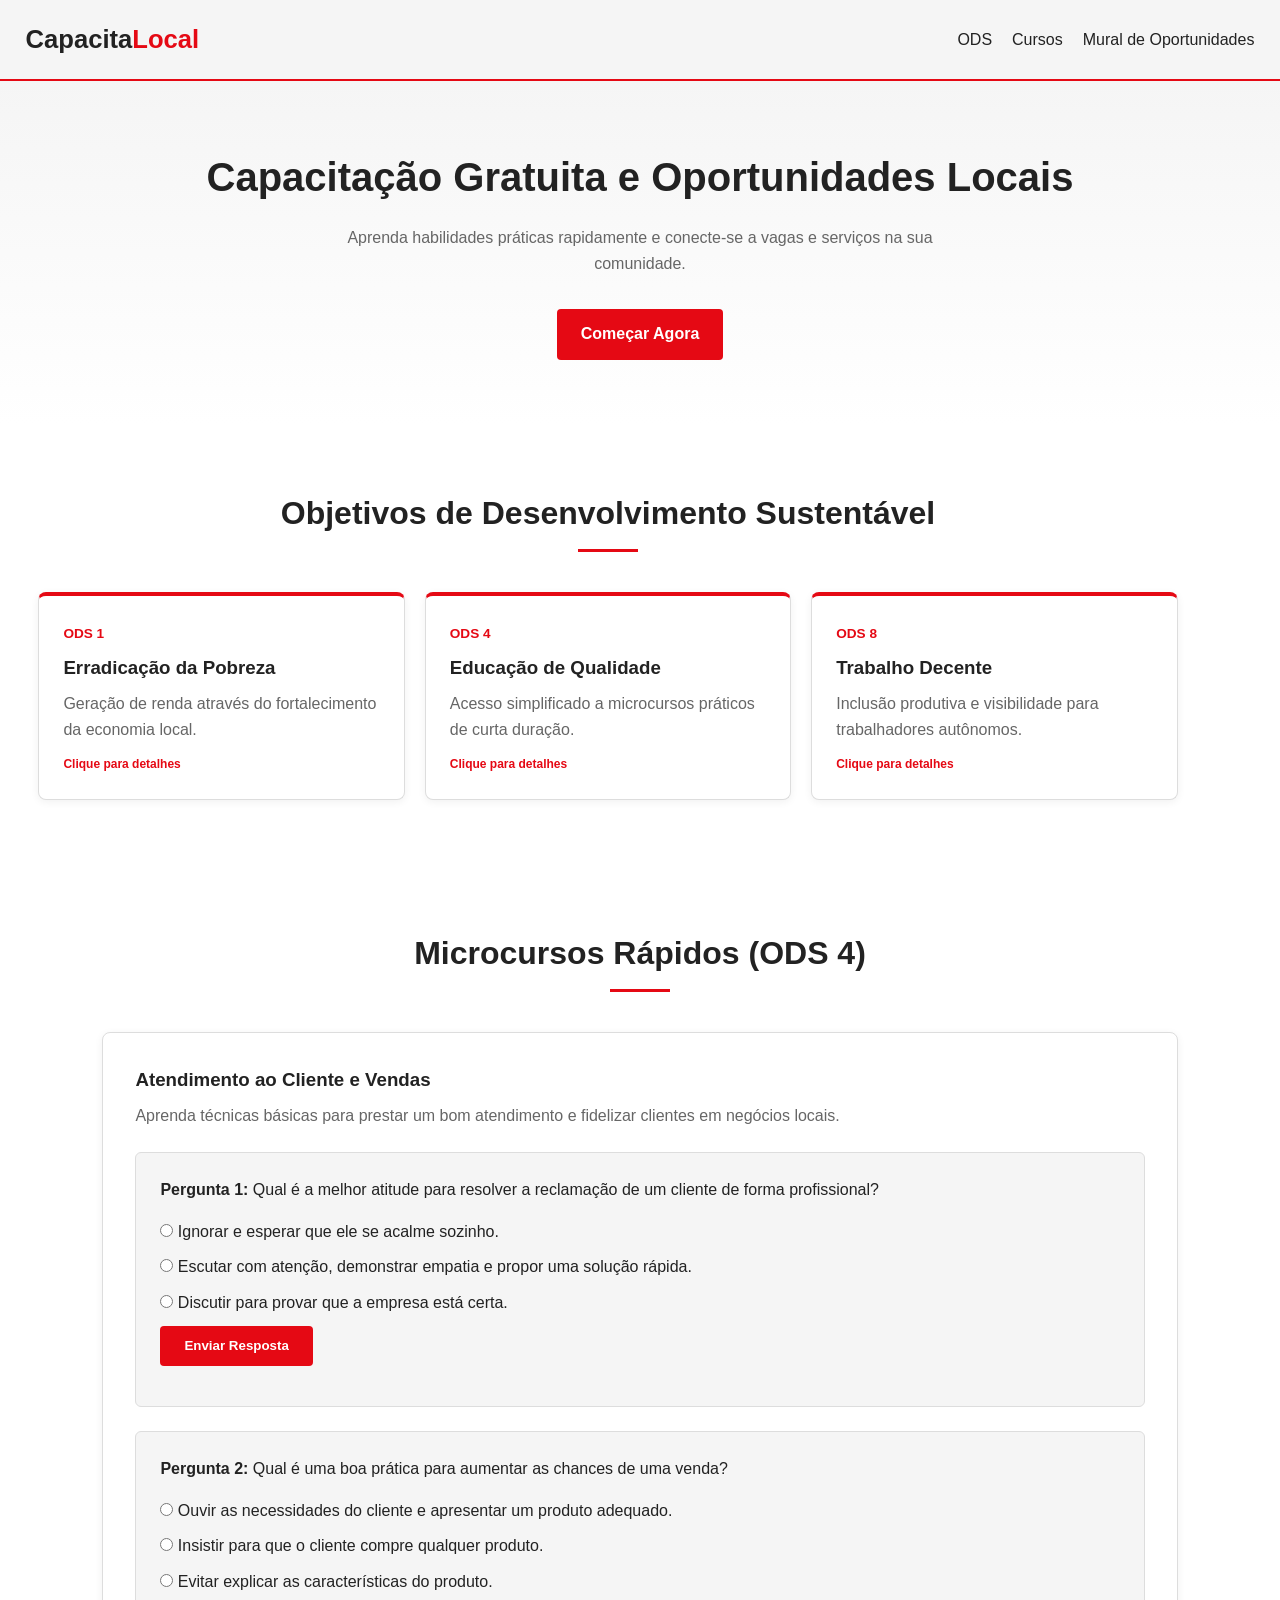
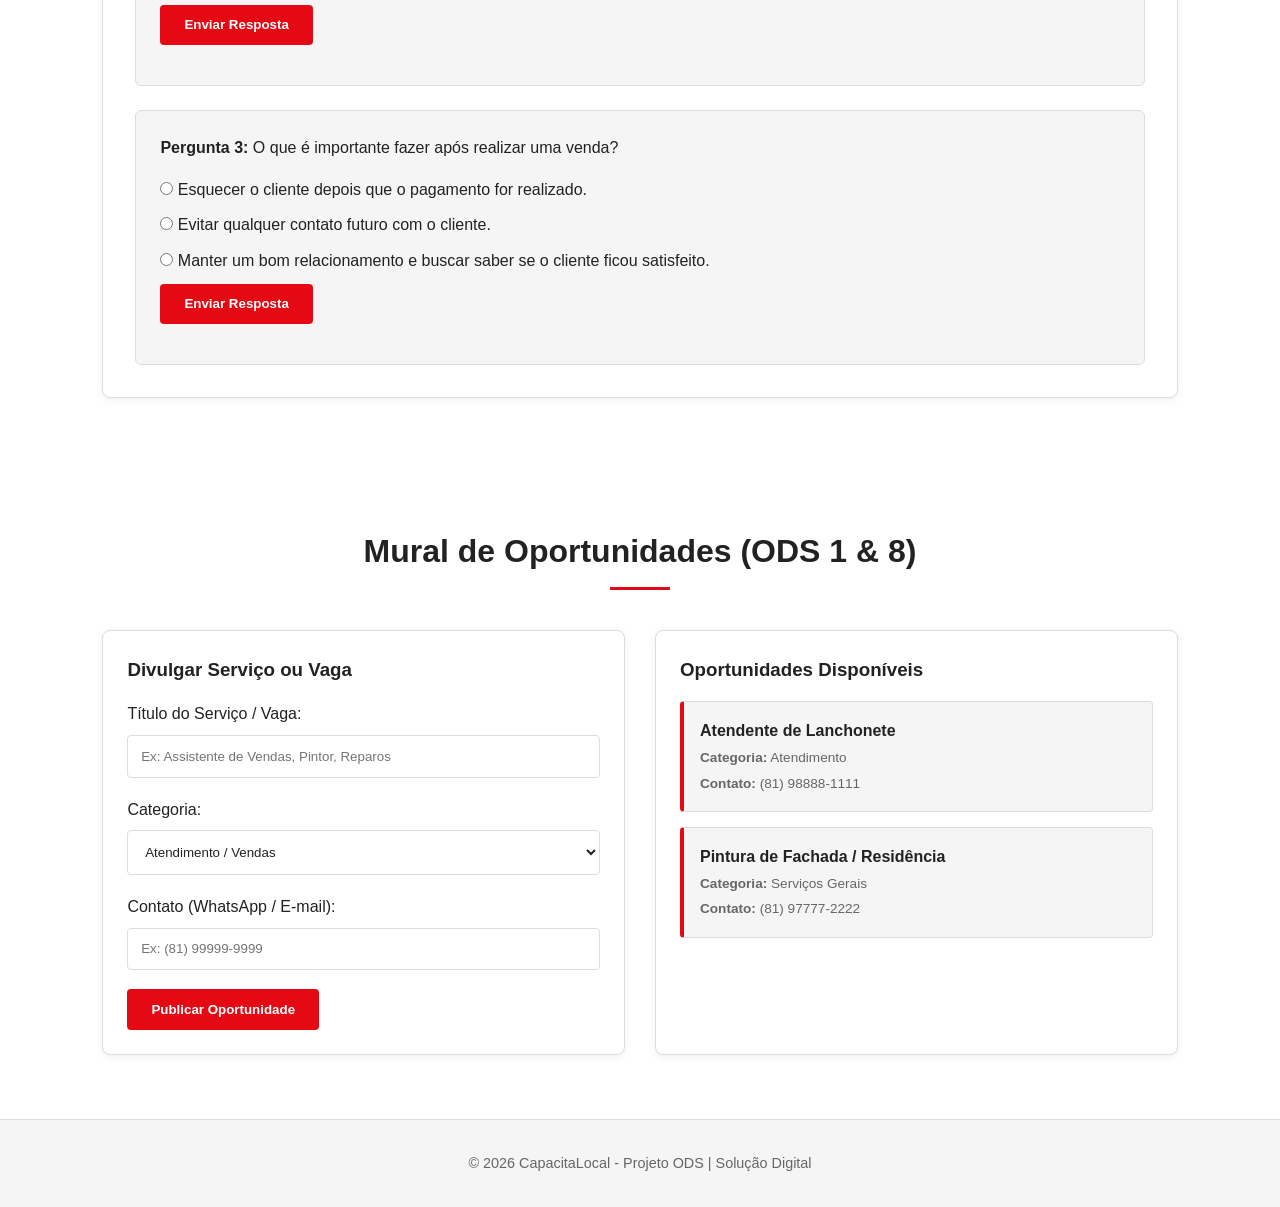
==== commit 37934fcb: "Projeto" ====
--- a/meu projeto/index.html
+++ b/meu projeto/index.html
@@ -16,7 +16,9 @@
   <header class="navbar">
 
     <div class="logo">
-      <h1>Capacita<span>Local</span></h1>
+      <a href="#" class="logo-link">
+        <h1>Capacita<span>Local</span></h1>
+      </a>
     </div>
 
     <nav>
@@ -52,9 +54,9 @@
 
 
   <!-- ODS Atendidos -->
-  <section id="ods" class="container">
-
-    <h2 class="section-title">
+  <section id="ods" class="container ods-container">
+
+    <h2 class="section-title ods-title">
       Objetivos de Desenvolvimento Sustentável
     </h2>
 
@@ -74,6 +76,14 @@
           Geração de renda através do fortalecimento da economia local.
         </p>
 
+        <span class="dica-clique">
+          Clique para detalhes
+        </span>
+
+        <div class="ods-detalhes">
+          <p><strong>Meta:</strong> Inclusão produtiva para famílias de baixa renda na comunidade.</p>
+        </div>
+
       </div>
 
 
@@ -91,6 +101,14 @@
           Acesso simplificado a microcursos práticos de curta duração.
         </p>
 
+        <span class="dica-clique">
+          Clique para detalhes
+        </span>
+
+        <div class="ods-detalhes">
+          <p><strong>Meta:</strong> Qualificação profissional rápida e acessível a todos.</p>
+        </div>
+
       </div>
 
 
@@ -107,6 +125,14 @@
         <p>
           Inclusão produtiva e visibilidade para trabalhadores autônomos.
         </p>
+
+        <span class="dica-clique">
+          Clique para detalhes
+        </span>
+
+        <div class="ods-detalhes">
+          <p><strong>Meta:</strong> Oportunidades diretas para autônomos e pequenos negócios.</p>
+        </div>
 
       </div>
 
--- a/meu projeto/style.css
+++ b/meu projeto/style.css
@@ -38,7 +38,7 @@
 
 
 /* ============================== */
-/* NAVBAR */
+/* NAVBAR AJUSTADA */
 /* ============================== */
 
 .navbar {
@@ -46,7 +46,7 @@
   justify-content: space-between;
   align-items: center;
 
-  padding: 1.2rem 8%;
+  padding: 1.2rem 2%; /* Reduzido o padding lateral para puxar a logo mais pro canto */
 
   background-color: var(--bg-secondary);
 
@@ -59,6 +59,18 @@
 }
 
 
+.logo-link {
+  text-decoration: none;
+  color: inherit;
+  display: inline-block;
+  transition: transform 0.2s ease;
+}
+
+.logo-link:hover {
+  transform: scale(1.04);
+}
+
+
 .logo h1 {
   font-size: 1.6rem;
 }
@@ -66,6 +78,11 @@
 
 .logo span {
   color: var(--accent-color);
+  transition: color 0.3s ease;
+}
+
+.logo-link:hover span {
+  color: var(--accent-hover);
 }
 
 
@@ -130,13 +147,26 @@
 
 
 /* ============================== */
-/* CONTAINERS */
+/* CONTAINERS & SEÇÃO ODS */
 /* ============================== */
 
 .container {
   padding: 4rem 8%;
 }
 
+/* Puxa a seção ODS e o título para o canto esquerdo */
+.ods-container {
+  padding-left: 3%;
+}
+
+.ods-title {
+  text-align: left;
+}
+
+.ods-title::after {
+  margin: 10px 0 0 0;
+}
+
 
 .section-title {
   text-align: center;
@@ -167,7 +197,7 @@
 
 
 /* ============================== */
-/* CARDS ODS */
+/* CARDS ODS INTERATIVOS */
 /* ============================== */
 
 .grid-ods {
@@ -192,6 +222,15 @@
   border-top: 4px solid var(--accent-color);
 
   box-shadow: 0 2px 8px rgba(0, 0, 0, 0.06);
+
+  cursor: pointer;
+
+  transition: transform 0.2s ease, box-shadow 0.2s ease;
+}
+
+.card-ods:hover {
+  transform: translateY(-4px);
+  box-shadow: 0 6px 12px rgba(229, 9, 20, 0.15);
 }
 
 
@@ -215,6 +254,27 @@
 
 .card-ods p {
   color: var(--text-muted);
+}
+
+.dica-clique {
+  display: block;
+  font-size: 0.75rem;
+  color: var(--accent-color);
+  font-weight: bold;
+  margin-top: 0.8rem;
+}
+
+.ods-detalhes {
+  display: none;
+  margin-top: 0.8rem;
+  padding-top: 0.8rem;
+  border-top: 1px dashed var(--border-color);
+  font-size: 0.85rem;
+  color: var(--text-main);
+}
+
+.card-ods.ativo .ods-detalhes {
+  display: block;
 }
 
 
